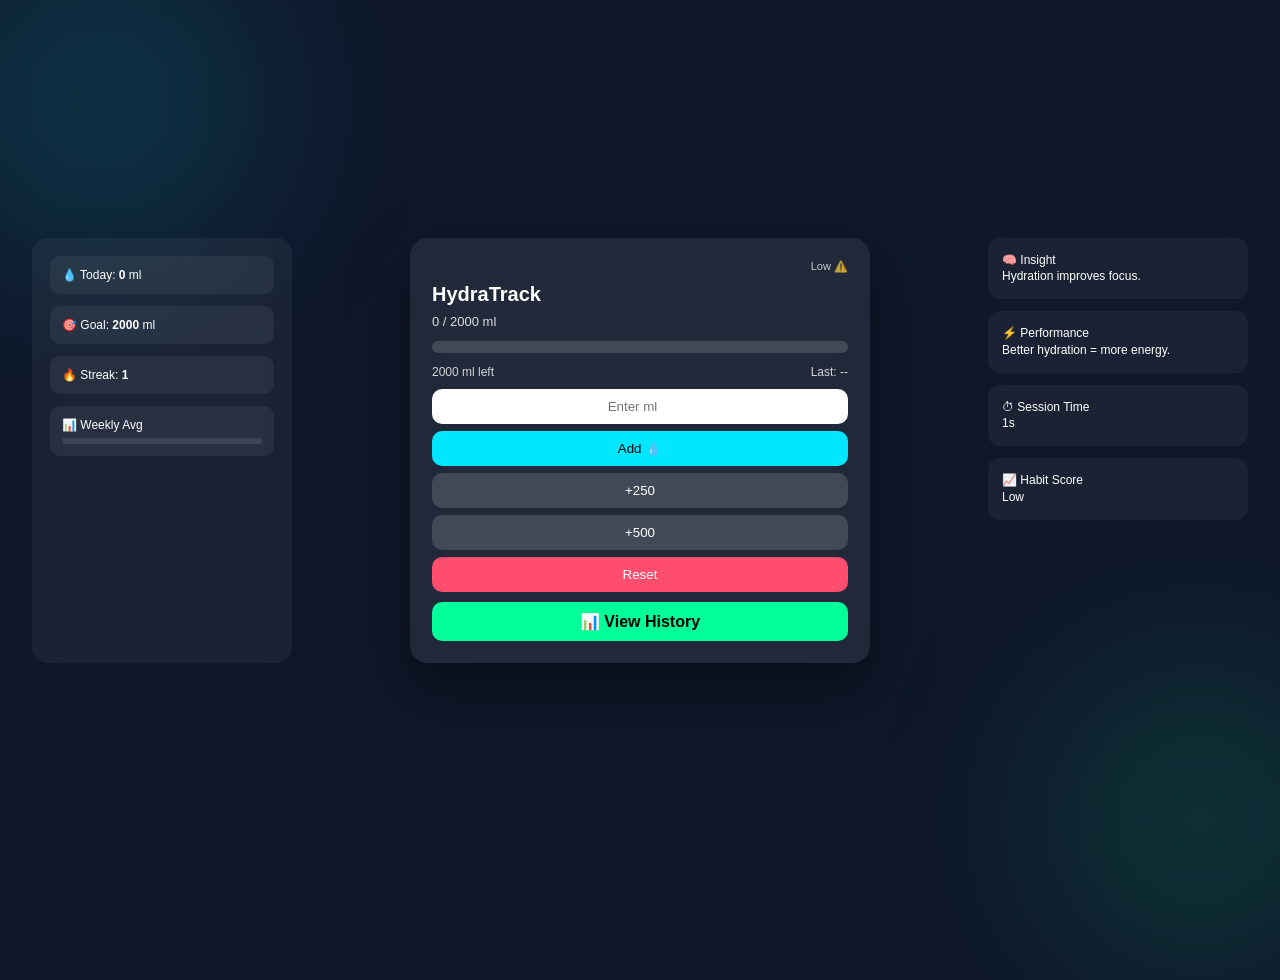
==== index.html @ 8c282b3a "Add files via upload" ====
<!DOCTYPE html>
<html lang="en">
<head>
<meta charset="UTF-8">
<meta name="viewport" content="width=device-width, initial-scale=1.0">
<title>HydraTrack 💧</title>

<style>
* {
    margin: 0;
    padding: 0;
    box-sizing: border-box;
    font-family: "Segoe UI", Arial;
}

body {
    height: 100vh;
    display: flex;
    justify-content: center;
    align-items: center;
    background: #0f172a;
    overflow: hidden;
    color: white;
}

/* background glow */
.blob {
    position: absolute;
    width: 320px;
    height: 320px;
    background: rgba(0, 230, 255, 0.14);
    filter: blur(90px);
    border-radius: 50%;
}

.blob.one { top: -60px; left: -60px; }
.blob.two { bottom: -80px; right: -80px; background: rgba(0,255,150,0.12); }

/* MAIN WRAPPER */
.wrapper {
    display: flex;
    width: 95vw;
    max-width: 1300px;
    gap: 18px;
    z-index: 2;
    justify-content: space-between;
}

/* LEFT */
.side {
    width: 260px;
    background: rgba(255,255,255,0.05);
    backdrop-filter: blur(12px);
    border-radius: 15px;
    padding: 18px;
    display: flex;
    flex-direction: column;
    gap: 12px;
}

.mini {
    background: rgba(255,255,255,0.06);
    padding: 12px;
    border-radius: 10px;
    font-size: 12px;
}

/* CENTER */
.card {
    flex: 1;
    max-width: 460px;
    background: rgba(255,255,255,0.08);
    backdrop-filter: blur(18px);
    border-radius: 18px;
    padding: 22px;
    box-shadow: 0 25px 60px rgba(0,0,0,0.45);
}

/* RIGHT PANEL */
.right {
    width: 260px;
    display: flex;
    flex-direction: column;
    gap: 12px;
}

.box {
    background: rgba(255,255,255,0.05);
    padding: 14px;
    border-radius: 12px;
    font-size: 12px;
    line-height: 1.4;
    backdrop-filter: blur(10px);
}

/* TOP */
.topbar {
    display: flex;
    justify-content: space-between;
    font-size: 11px;
    opacity: 0.75;
    margin-bottom: 10px;
}

h1 { font-size: 20px; }

.status {
    font-size: 13px;
    opacity: 0.85;
    margin: 8px 0;
}

/* BAR */
.bar {
    height: 12px;
    background: rgba(255,255,255,0.15);
    border-radius: 50px;
    overflow: hidden;
    margin: 12px 0;
}

.fill {
    height: 100%;
    width: 0%;
    background: linear-gradient(90deg, #00e6ff, #00ff99);
    transition: 0.4s ease;
}

/* INFO */
.info {
    display: flex;
    justify-content: space-between;
    font-size: 12px;
    opacity: 0.8;
}

/* INPUT */
input {
    width: 100%;
    padding: 10px;
    border-radius: 10px;
    border: none;
    margin-top: 10px;
    text-align: center;
}

/* BUTTONS */
button {
    width: 100%;
    padding: 10px;
    border-radius: 10px;
    border: none;
    margin-top: 7px;
    cursor: pointer;
}

.add { background: #00e6ff; }
.quick { background: rgba(255,255,255,0.15); color: white; }
.reset { background: #ff4d6d; color: white; }

/* HISTORY BUTTON */
.history-btn {
    display: block;
    text-align: center;
    margin-top: 10px;
    padding: 10px;
    border-radius: 10px;
    background: #00ff99;
    color: black;
    text-decoration: none;
    font-weight: bold;
}

/* MINI PROGRESS */
.smallbar {
    height: 6px;
    background: rgba(255,255,255,0.1);
    border-radius: 50px;
    overflow: hidden;
    margin-top: 6px;
}

.smallfill {
    height: 100%;
    width: 0%;
    background: #00e6ff;
}
</style>
</head>

<body>

<div class="blob one"></div>
<div class="blob two"></div>

<div class="wrapper">

    <!-- LEFT -->
    <div class="side">
        <div class="mini">💧 Today: <b id="today">0</b> ml</div>
        <div class="mini">🎯 Goal: <b>2000</b> ml</div>
        <div class="mini">🔥 Streak: <b id="streak">0</b></div>

        <div class="mini">
            📊 Weekly Avg
            <div class="smallbar"><div class="smallfill" id="avgBar"></div></div>
        </div>
    </div>

    <!-- CENTER -->
    <div class="card">

        <div class="topbar">
            <span id="date"></span>
            <span id="state">Good 💧</span>
        </div>

        <h1>HydraTrack</h1>

        <div class="status" id="status">0 / 2000 ml</div>

        <div class="bar">
            <div class="fill" id="fill"></div>
        </div>

        <div class="info">
            <span id="left">2000 ml left</span>
            <span id="last">Last: --</span>
        </div>

        <input type="number" id="amount" placeholder="Enter ml">

        <button class="add" onclick="add()">Add 💧</button>

        <div class="row">
            <button class="quick" onclick="quick(250)">+250</button>
            <button class="quick" onclick="quick(500)">+500</button>
        </div>

        <button class="reset" onclick="reset()">Reset</button>

        <!-- ✅ HISTORY BUTTON -->
        <a href="history.html" class="history-btn">📊 View History</a>

    </div>

    <!-- RIGHT -->
    <div class="right">
        <div class="box">🧠 Insight<br>Hydration improves focus.</div>
        <div class="box">⚡ Performance<br>Better hydration = more energy.</div>
        <div class="box">⏱ Session Time<br><span id="timer">0s</span></div>
        <div class="box">📈 Habit Score<br><span id="score">Good</span></div>
    </div>

</div>

<script>

let goal = 2000;
let today = new Date().toISOString().split("T")[0];
let start = Date.now();

let data = JSON.parse(localStorage.getItem("waterData")) || {};
if (!data[today]) data[today] = { total: 0, last: "--" };

function save() {
    localStorage.setItem("waterData", JSON.stringify(data));
}

function update() {
    let d = data[today];

    document.getElementById("today").innerText = d.total;
    document.getElementById("status").innerText = `${d.total} / ${goal} ml`;

    let percent = Math.min((d.total / goal) * 100, 100);
    document.getElementById("fill").style.width = percent + "%";

    document.getElementById("left").innerText = `${goal - d.total} ml left`;
    document.getElementById("last").innerText = `Last: ${d.last}`;

    document.getElementById("streak").innerText = Object.keys(data).length;

    document.getElementById("state").innerText =
        d.total < 500 ? "Low ⚠️" : d.total > 1400 ? "Great 🔥" : "Good 💧";

    document.getElementById("avgBar").style.width = percent + "%";

    document.getElementById("score").innerText =
        d.total < 500 ? "Low" : d.total > 1400 ? "High" : "Good";

    save();
}

function add() {
    let v = document.getElementById("amount").value;
    if (!v) return;

    data[today].total += parseInt(v);
    data[today].last = new Date().toLocaleTimeString();

    document.getElementById("amount").value = "";
    update();
}

function quick(v) {
    data[today].total += v;
    data[today].last = new Date().toLocaleTimeString();
    update();
}

function reset() {
    data[today] = { total: 0, last: "--" };
    update();
}

setInterval(() => {
    document.getElementById("timer").innerText =
        Math.floor((Date.now() - start) / 1000) + "s";
}, 1000);

update();

</script>

</body>
</html>
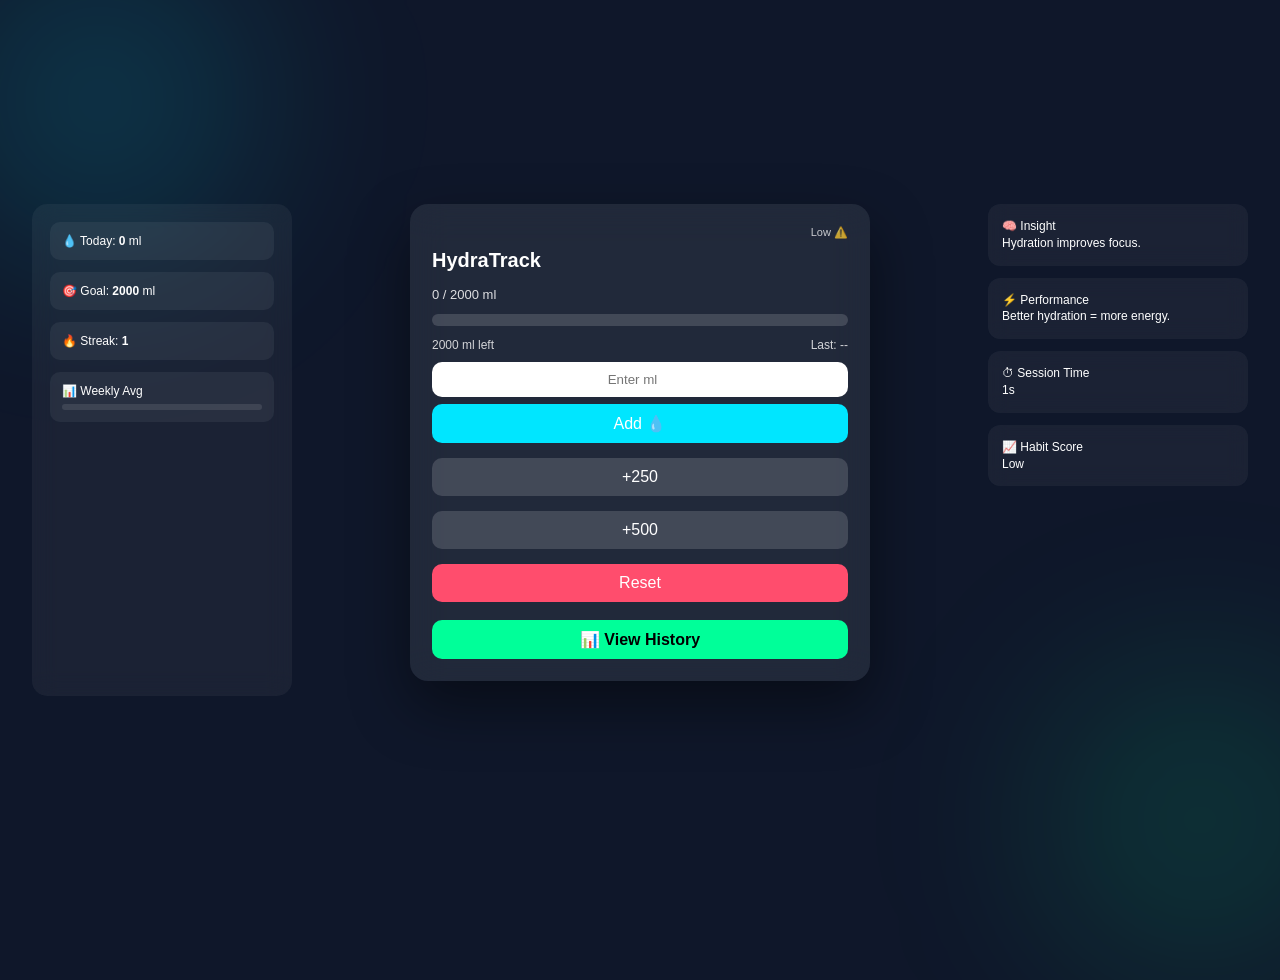
==== commit 885800d7: "Update index.html" ====
--- a/index.html
+++ b/index.html
@@ -1,6 +1,7 @@
 <!DOCTYPE html>
 <html lang="en">
 <head>
+<link rel="stylesheet" href="style.css">
 <meta charset="UTF-8">
 <meta name="viewport" content="width=device-width, initial-scale=1.0">
 <title>HydraTrack 💧</title>
@@ -324,4 +325,4 @@
 </script>
 
 </body>
-</html>+</html>
--- a/style.css
+++ b/style.css
@@ -0,0 +1,83 @@
+* {
+  margin: 0;
+  padding: 0;
+  box-sizing: border-box;
+  font-family: Arial, sans-serif;
+}
+
+body {
+  background: #eaf6ff;
+  display: flex;
+  justify-content: center;
+  min-height: 100vh;
+  padding: 15px;
+}
+
+.container {
+  width: 100%;
+  max-width: 500px;
+  text-align: center;
+}
+
+h1 {
+  font-size: 26px;
+  margin-bottom: 15px;
+}
+
+.card {
+  background: white;
+  padding: 15px;
+  border-radius: 12px;
+  margin-bottom: 15px;
+  box-shadow: 0 2px 10px rgba(0,0,0,0.1);
+}
+
+button {
+  width: 100%;
+  padding: 12px;
+  margin: 8px 0;
+  font-size: 16px;
+  border: none;
+  border-radius: 10px;
+  background: #0077cc;
+  color: white;
+}
+
+button:active {
+  transform: scale(0.98);
+}
+
+.buttons {
+  display: flex;
+  flex-direction: column;
+}
+
+.progress-container {
+  width: 100%;
+  height: 18px;
+  background: #ddd;
+  border-radius: 10px;
+  overflow: hidden;
+}
+
+#progress {
+  height: 100%;
+  width: 0%;
+  background: #00c3ff;
+  transition: 0.3s;
+}
+
+@media (min-width: 600px) {
+  .buttons {
+    flex-direction: row;
+    gap: 10px;
+  }
+
+  button {
+    flex: 1;
+  }
+
+  h1 {
+    font-size: 32px;
+  }
+}
